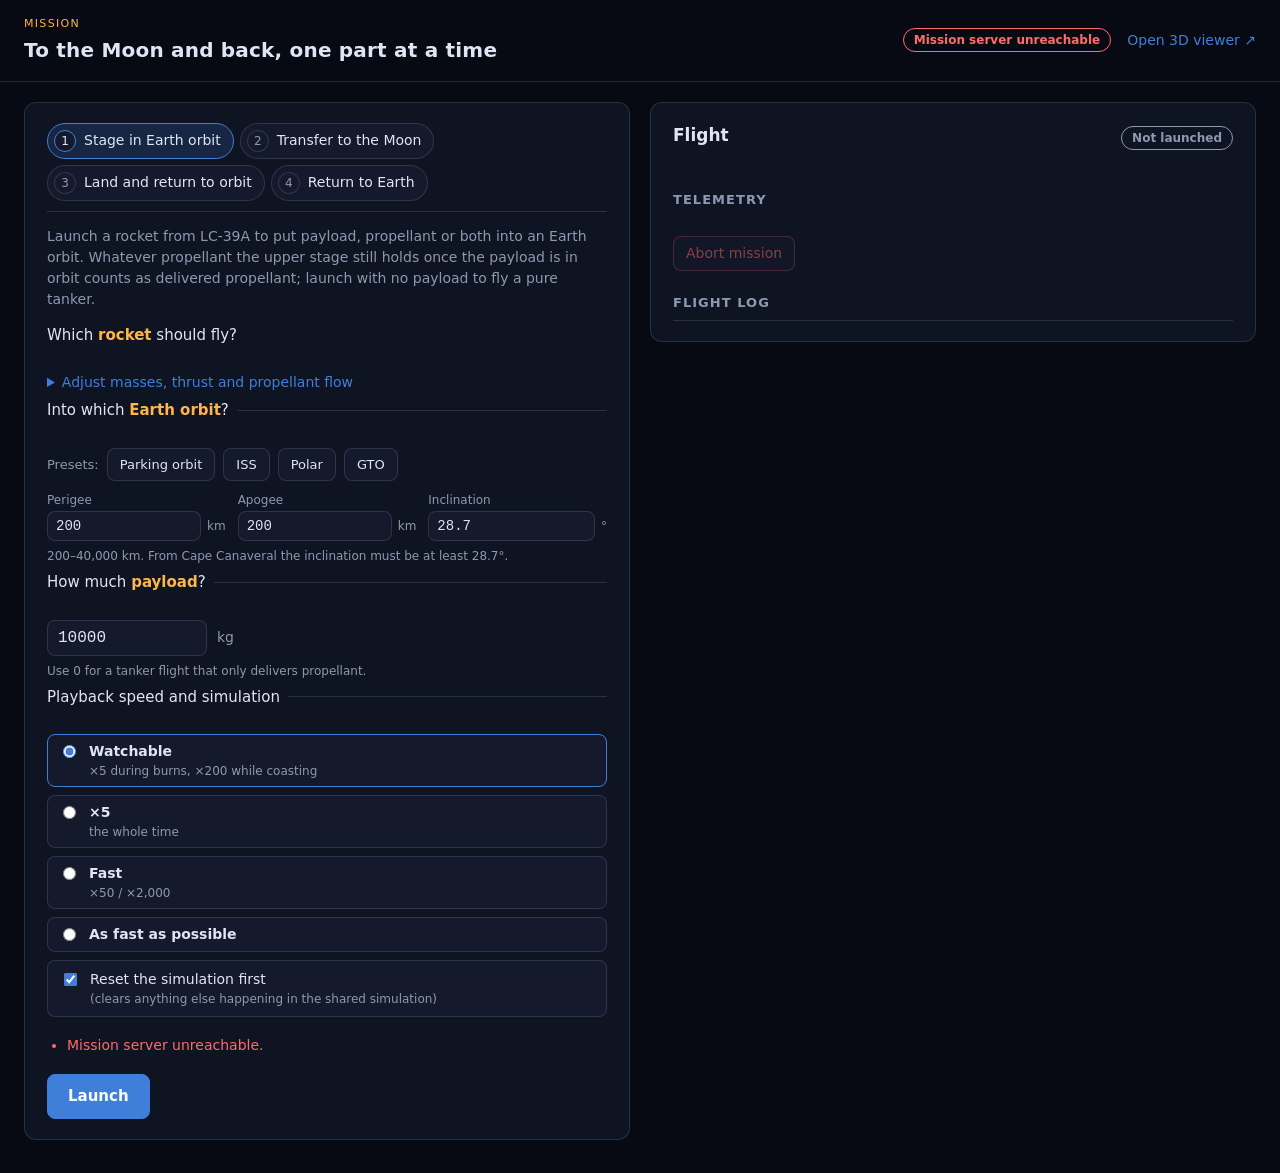
==== moon_mission/index.html @ 72684d3e "Moon mission page: four independent parts of a lunar mission (port 8082) Staging in Earth orbit (pay" ====
<!doctype html>
<html lang="en">
<head>
  <meta charset="utf-8">
  <meta name="viewport" content="width=device-width, initial-scale=1">
  <title>Moon Mission Planner</title>
  <link rel="icon" href="data:,">
  <link rel="stylesheet" href="style.css">
</head>
<body>
  <header class="topbar">
    <div>
      <p class="eyebrow">Mission</p>
      <h1>To the Moon and back, one part at a time</h1>
    </div>
    <div class="topbar-right">
      <span id="sim-status" class="pill pill-wait">Connecting…</span>
      <a id="viewer-link" class="link" href="#" target="_blank" rel="noopener">Open 3D viewer ↗</a>
    </div>
  </header>

  <main class="layout">
    <section class="card" id="plan">
      <div class="tabs" role="tablist" aria-label="Mission parts">
        <button type="button" role="tab" id="tab-launch" aria-controls="panel-launch" data-part="launch"><span class="num">1</span>Stage in Earth orbit</button>
        <button type="button" role="tab" id="tab-transfer" aria-controls="panel-transfer" data-part="transfer"><span class="num">2</span>Transfer to the Moon</button>
        <button type="button" role="tab" id="tab-landing" aria-controls="panel-landing" data-part="landing"><span class="num">3</span>Land and return to orbit</button>
        <button type="button" role="tab" id="tab-return" aria-controls="panel-return" data-part="return"><span class="num">4</span>Return to Earth</button>
      </div>

      <!-- 1. Staging in Earth orbit ------------------------------------------- -->
      <form id="panel-launch" class="part-form" data-part="launch" role="tabpanel" aria-labelledby="tab-launch" novalidate>
        <p class="lede">Launch a rocket from LC-39A to put payload, propellant or both into an Earth orbit.
          Whatever propellant the upper stage still holds once the payload is in orbit counts as
          delivered propellant; launch with no payload to fly a pure tanker.</p>
        <fieldset>
          <legend>Which <strong>rocket</strong> should fly?</legend>
          <div class="choices rockets" data-role="rockets"></div>
          <details class="vehicle" data-role="vehicle-details">
            <summary>Adjust masses, thrust and propellant flow <span class="tag hidden" data-role="vehicle-edited">edited</span></summary>
            <p class="help">Approximate public figures. Changing the rocket above restores its defaults.</p>
            <div data-role="stages"></div>
            <div class="actions"><button type="button" data-role="vehicle-reset">Restore defaults</button></div>
          </details>
        </fieldset>
        <fieldset>
          <legend>Into which <strong>Earth orbit</strong>?</legend>
          <div class="presets" data-presets="earth" data-prefix=""></div>
          <div class="grid3">
            <label class="field"><span class="field-name">Perigee</span><span class="field-row">
              <input type="number" step="any" data-key="perigee_km" data-err="Perigee" value="200"><span class="unit">km</span></span></label>
            <label class="field"><span class="field-name">Apogee</span><span class="field-row">
              <input type="number" step="any" data-key="apogee_km" data-err="Apogee" value="200"><span class="unit">km</span></span></label>
            <label class="field"><span class="field-name">Inclination</span><span class="field-row">
              <input type="number" step="any" data-key="inclination_deg" data-err="From Cape|Inclination" value="28.7"><span class="unit">°</span></span></label>
          </div>
          <p class="help">200–40,000 km. From Cape Canaveral the inclination must be at least 28.7°.</p>
        </fieldset>
        <fieldset>
          <legend>How much <strong>payload</strong>?</legend>
          <div class="answer"><input type="number" step="any" data-key="payload_kg" data-err="Payload|Liftoff thrust" value="10000">
            <span class="unit">kg</span></div>
          <p class="help">Use 0 for a tanker flight that only delivers propellant.</p>
        </fieldset>
        <fieldset>
          <legend>Playback speed and simulation</legend>
          <div class="choices compact">
            <label><input type="radio" name="pace-launch" data-key="pace" value="watch" checked><span><strong>Watchable</strong><small>×5 during burns, ×200 while coasting</small></span></label>
            <label><input type="radio" name="pace-launch" data-key="pace" value="x5"><span><strong>×5</strong><small>the whole time</small></span></label>
            <label><input type="radio" name="pace-launch" data-key="pace" value="fast"><span><strong>Fast</strong><small>×50 / ×2,000</small></span></label>
            <label><input type="radio" name="pace-launch" data-key="pace" value="max"><span><strong>As fast as possible</strong></span></label>
          </div>
          <label class="check"><input type="checkbox" data-key="reset" checked><span>Reset the simulation first
            <small>(clears anything else happening in the shared simulation)</small></span></label>
        </fieldset>
        <div class="feasibility" data-role="feasibility" aria-live="polite"></div>
        <ul class="errors" data-role="errors" aria-live="polite"></ul>
        <div class="actions"><button type="submit" class="primary" data-role="launch">Launch</button></div>
      </form>

      <!-- 2. Transfer to lunar orbit ----------------------------------------- -->
      <form id="panel-transfer" class="part-form hidden" data-part="transfer" role="tabpanel" aria-labelledby="tab-transfer" novalidate>
        <p class="lede">Assume the payload and propellant are already in Earth orbit, assembled into one
          Moon-bound vehicle. The autopilot picks the departure point, injects toward the Moon, corrects
          course on the way and brakes into the lunar orbit you choose.</p>
        <fieldset>
          <legend>Where is the vehicle <strong>assembled</strong>?</legend>
          <div class="presets" data-presets="earth" data-prefix="start_"></div>
          <div class="grid3">
            <label class="field"><span class="field-name">Perigee</span><span class="field-row">
              <input type="number" step="any" data-key="start_periapsis_km" data-err="Starting perigee" value="200"><span class="unit">km</span></span></label>
            <label class="field"><span class="field-name">Apogee</span><span class="field-row">
              <input type="number" step="any" data-key="start_apoapsis_km" data-err="Starting apogee" value="200"><span class="unit">km</span></span></label>
            <label class="field"><span class="field-name">Inclination</span><span class="field-row">
              <input type="number" step="any" data-key="start_inclination_deg" data-err="Starting inclination" value="28.7"><span class="unit">°</span></span></label>
          </div>
        </fieldset>
        <fieldset>
          <legend>What is the vehicle made of?</legend>
          <div class="grid2">
            <label class="field"><span class="field-name">Payload: everything but propellant, engines included</span><span class="field-row">
              <input type="number" step="any" data-key="payload_kg" data-err="Payload|Engine mass" value="15000"><span class="unit">kg</span></span></label>
            <label class="field"><span class="field-name">Propellant</span><span class="field-row">
              <input type="number" step="any" data-key="propellant_kg" data-err="Propellant" value="24000"><span class="unit">kg</span></span></label>
          </div>
          <div class="engine-picker" data-role="engines" data-default-key="rl10b2" data-default-count="2"></div>
        </fieldset>
        <fieldset>
          <legend>Which <strong>lunar orbit</strong>?</legend>
          <div class="presets" data-presets="lunar" data-prefix="target_"></div>
          <div class="grid3">
            <label class="field"><span class="field-name">Perilune</span><span class="field-row">
              <input type="number" step="any" data-key="target_periapsis_km" data-err="Target perilune" value="100"><span class="unit">km</span></span></label>
            <label class="field"><span class="field-name">Apolune</span><span class="field-row">
              <input type="number" step="any" data-key="target_apoapsis_km" data-err="Target apolune" value="100"><span class="unit">km</span></span></label>
            <label class="field"><span class="field-name">Inclination to the lunar equator</span><span class="field-row">
              <input type="number" step="any" data-key="target_inclination_deg" data-err="Target lunar inclination" value="90"><span class="unit">°</span></span></label>
          </div>
          <p class="help">15–10,000 km above the surface; any inclination (0° equatorial, 90° polar, above 90° retrograde).</p>
        </fieldset>
        <fieldset data-role="pace-block"></fieldset>
        <div class="feasibility" data-role="feasibility" aria-live="polite"></div>
        <ul class="errors" data-role="errors" aria-live="polite"></ul>
        <div class="actions"><button type="submit" class="primary" data-role="launch">Fly to the Moon</button></div>
      </form>

      <!-- 3. Landing and return to lunar orbit ------------------------------- -->
      <form id="panel-landing" class="part-form hidden" data-part="landing" role="tabpanel" aria-labelledby="tab-landing" novalidate>
        <p class="lede">Assume the payload and propellant are in lunar orbit. Part of them becomes a lander,
          which lands at your site, leaves cargo, waits and climbs back to the same orbit's altitude. The
          rest stays in orbit.</p>
        <fieldset>
          <legend>Starting <strong>lunar orbit</strong></legend>
          <div class="presets" data-presets="lunar" data-prefix="start_"></div>
          <div class="grid3">
            <label class="field"><span class="field-name">Perilune</span><span class="field-row">
              <input type="number" step="any" data-key="start_periapsis_km" data-err="Perilune" value="100"><span class="unit">km</span></span></label>
            <label class="field"><span class="field-name">Apolune</span><span class="field-row">
              <input type="number" step="any" data-key="start_apoapsis_km" data-err="Apolune" value="100"><span class="unit">km</span></span></label>
            <label class="field"><span class="field-name">Inclination to the lunar equator</span><span class="field-row">
              <input type="number" step="any" data-key="start_inclination_deg" data-err="Lunar inclination" value="90"><span class="unit">°</span></span></label>
          </div>
        </fieldset>
        <fieldset>
          <legend>What is available in orbit, and how much becomes the <strong>lander</strong>?</legend>
          <div class="grid2">
            <label class="field"><span class="field-name">Payload: everything but propellant</span><span class="field-row">
              <input type="number" step="any" data-key="payload_kg" data-err="Payload mass|Engine mass" value="20000"><span class="unit">kg</span></span></label>
            <label class="field"><span class="field-name">Propellant</span><span class="field-row">
              <input type="number" step="any" data-key="propellant_kg" data-err="Propellant mass" value="16000"><span class="unit">kg</span></span></label>
            <label class="field"><span class="field-name">Lander's share of the payload</span><span class="field-row">
              <input type="number" step="any" data-key="lander_payload_pct" data-err="Lander share of the payload|Engine mass" value="40"><span class="unit">%</span></span></label>
            <label class="field"><span class="field-name">Lander's share of the propellant</span><span class="field-row">
              <input type="number" step="any" data-key="lander_propellant_pct" data-err="Lander share of the propellant" value="100"><span class="unit">%</span></span></label>
          </div>
          <p class="derived" data-role="split"></p>
          <p class="help flush">The lander's engines are part of its payload share. The same engines fly the descent and the ascent.</p>
          <div class="engine-picker" data-role="engines" data-default-key="rl10_cece" data-default-count="1" data-landing="1"></div>
        </fieldset>
        <fieldset>
          <legend>Where should it <strong>land</strong>, and what stays on the surface?</legend>
          <div class="presets" data-role="sites"></div>
          <div class="grid3">
            <label class="field"><span class="field-name">Latitude</span><span class="field-row">
              <input type="number" step="any" data-key="site_lat" data-err="Site latitude|Lunar inclination" value="0.674"><span class="unit">°</span></span></label>
            <label class="field"><span class="field-name">Longitude (east +)</span><span class="field-row">
              <input type="number" step="any" data-key="site_lon" data-err="Site longitude" value="23.473"><span class="unit">°</span></span></label>
            <input type="hidden" data-key="site_name" value="Apollo 11 - Tranquility Base">
          </div>
          <p class="help flush" data-role="site-name">Apollo 11 - Tranquility Base</p>
          <div class="grid3">
            <label class="field"><span class="field-name">Payload left on the surface</span><span class="field-row">
              <input type="number" step="any" data-key="surface_payload_kg" data-err="Payload left" value="1000"><span class="unit">kg</span></span></label>
            <label class="field"><span class="field-name">Propellant left on the surface</span><span class="field-row">
              <input type="number" step="any" data-key="surface_propellant_kg" data-err="Propellant left" value="0"><span class="unit">kg</span></span></label>
            <label class="field"><span class="field-name">Minimum surface stay</span><span class="field-row">
              <input type="number" step="any" data-key="stay_hours" data-err="Minimum surface stay" value="24"><span class="unit">h</span></span></label>
          </div>
          <div class="choices compact">
            <label><input type="radio" name="liftoff" data-key="liftoff" value="plane" checked><span><strong>Lift off when the site passes under the orbit's plane</strong>
              <small>Apollo-style: back into the very same orbit plane. The Moon turns slowly, so this can mean waiting up to about two weeks.</small></span></label>
            <label><input type="radio" name="liftoff" data-key="liftoff" value="asap"><span><strong>Lift off right after the minimum stay</strong>
              <small>Into an orbit of the same altitude and inclination, but turned to pass over the site at liftoff.</small></span></label>
          </div>
        </fieldset>
        <fieldset data-role="pace-block"></fieldset>
        <div class="feasibility" data-role="feasibility" aria-live="polite"></div>
        <ul class="errors" data-role="errors" aria-live="polite"></ul>
        <div class="actions"><button type="submit" class="primary" data-role="launch">Land</button></div>
      </form>

      <!-- 4. Return to Earth orbit ------------------------------------------- -->
      <form id="panel-return" class="part-form hidden" data-part="return" role="tabpanel" aria-labelledby="tab-return" novalidate>
        <p class="lede">Assume a vehicle in lunar orbit. The autopilot picks the departure point, injects
          toward Earth, corrects course on the way and brakes into the Earth orbit you choose (with
          engines only, no aerobraking).</p>
        <fieldset>
          <legend>Starting <strong>lunar orbit</strong></legend>
          <div class="presets" data-presets="lunar" data-prefix="start_"></div>
          <div class="grid3">
            <label class="field"><span class="field-name">Perilune</span><span class="field-row">
              <input type="number" step="any" data-key="start_periapsis_km" data-err="Starting perilune" value="100"><span class="unit">km</span></span></label>
            <label class="field"><span class="field-name">Apolune</span><span class="field-row">
              <input type="number" step="any" data-key="start_apoapsis_km" data-err="Starting apolune" value="100"><span class="unit">km</span></span></label>
            <label class="field"><span class="field-name">Inclination to the lunar equator</span><span class="field-row">
              <input type="number" step="any" data-key="start_inclination_deg" data-err="Starting lunar inclination" value="20"><span class="unit">°</span></span></label>
          </div>
        </fieldset>
        <fieldset>
          <legend>What is the vehicle made of?</legend>
          <div class="grid2">
            <label class="field"><span class="field-name">Payload: everything but propellant, engines included</span><span class="field-row">
              <input type="number" step="any" data-key="payload_kg" data-err="Payload|Engine mass" value="10000"><span class="unit">kg</span></span></label>
            <label class="field"><span class="field-name">Propellant</span><span class="field-row">
              <input type="number" step="any" data-key="propellant_kg" data-err="Propellant" value="15000"><span class="unit">kg</span></span></label>
          </div>
          <div class="engine-picker" data-role="engines" data-default-key="rl10b2" data-default-count="1"></div>
        </fieldset>
        <fieldset>
          <legend>Into which <strong>Earth orbit</strong>?</legend>
          <div class="presets" data-presets="earth" data-prefix="target_"></div>
          <div class="grid3">
            <label class="field"><span class="field-name">Perigee</span><span class="field-row">
              <input type="number" step="any" data-key="target_periapsis_km" data-err="Target perigee" value="400"><span class="unit">km</span></span></label>
            <label class="field"><span class="field-name">Apogee</span><span class="field-row">
              <input type="number" step="any" data-key="target_apoapsis_km" data-err="Target apogee" value="400"><span class="unit">km</span></span></label>
            <label class="field"><span class="field-name">Inclination</span><span class="field-row">
              <input type="number" step="any" data-key="target_inclination_deg" data-err="Target inclination" value="51.6"><span class="unit">°</span></span></label>
          </div>
          <p class="help">200–40,000 km; any inclination.</p>
        </fieldset>
        <fieldset data-role="pace-block"></fieldset>
        <div class="feasibility" data-role="feasibility" aria-live="polite"></div>
        <ul class="errors" data-role="errors" aria-live="polite"></ul>
        <div class="actions"><button type="submit" class="primary" data-role="launch">Fly home</button></div>
      </form>
    </section>

    <!-- Flight ---------------------------------------------------------------- -->
    <section class="card" id="flight">
      <div class="flight-head">
        <h2>Flight <span class="muted small" id="flight-part"></span></h2>
        <span id="mission-state" class="pill pill-idle">Not launched</span>
      </div>
      <div id="result" class="result hidden"></div>

      <ol id="phases" class="phases"></ol>

      <h3>Telemetry <span class="muted small" id="tel-vehicle"></span></h3>
      <dl id="telemetry" class="telemetry"></dl>

      <div class="actions">
        <button id="abort" class="danger" disabled>Abort mission</button>
      </div>

      <h3>Flight log</h3>
      <ol id="log" class="log"></ol>
    </section>
  </main>

  <template id="pace-template">
    <legend>Playback speed and simulation</legend>
    <div class="choices compact">
      <label><input type="radio" data-key="pace" value="watch" checked><span><strong>Watchable</strong><small>×5 during burns, ×3,000 while coasting (a few minutes per part)</small></span></label>
      <label><input type="radio" data-key="pace" value="fast"><span><strong>Fast</strong><small>×50 during burns, ×50,000 while coasting</small></span></label>
      <label><input type="radio" data-key="pace" value="max"><span><strong>As fast as possible</strong><small>Usually under a minute</small></span></label>
    </div>
    <label class="check"><input type="checkbox" data-key="reset" checked><span>Reset the simulation first
      <small>(clears anything else happening in the shared simulation)</small></span></label>
  </template>

  <script type="module" src="app.js"></script>
</body>
</html>
---- moon_mission/style.css ----
:root {
  --bg: #070a12;
  --card: #0f1422;
  --card-2: #141a2b;
  --border: rgba(140, 160, 200, 0.2);
  --text: #dfe6f3;
  --muted: #8d99b0;
  --accent: #ffb547;
  --primary: #3f7fd9;
  --ok: #4cd08a;
  --warn: #ffcc4d;
  --bad: #ff6b6b;
  --info: #4fd1c5;
}

* { box-sizing: border-box; }
html, body { margin: 0; background: var(--bg); color: var(--text); }
body { font: 14px/1.5 system-ui, -apple-system, "Segoe UI", Roboto, sans-serif; }
.muted { color: var(--muted); }
.small { font-size: 12px; font-weight: 400; }
.hidden { display: none !important; }

/* ---- Top bar ---- */
.topbar {
  display: flex;
  flex-wrap: wrap;
  align-items: center;
  justify-content: space-between;
  gap: 12px 24px;
  padding: 16px 24px;
  border-bottom: 1px solid var(--border);
}
.eyebrow { margin: 0; font-size: 11px; letter-spacing: 0.12em; text-transform: uppercase; color: var(--accent); }
.topbar h1 { margin: 2px 0 0; font-size: 20px; letter-spacing: 0.01em; }
.topbar-right { display: flex; align-items: center; gap: 16px; }
.link { color: var(--primary); text-decoration: none; }
.link:hover { text-decoration: underline; }

.pill {
  display: inline-block;
  font-size: 12px;
  font-weight: 600;
  padding: 2px 10px;
  border-radius: 999px;
  border: 1px solid currentColor;
  white-space: nowrap;
}
.pill-ok { color: var(--ok); }
.pill-wait { color: var(--warn); }
.pill-bad { color: var(--bad); }
.pill-idle { color: var(--muted); }
.pill-run { color: var(--accent); }

/* ---- Layout ---- */
.layout {
  display: grid;
  grid-template-columns: minmax(0, 1fr) minmax(0, 1fr);
  gap: 20px;
  padding: 20px 24px 32px;
  max-width: 1400px;
  margin: 0 auto;
  align-items: start;
}
.card { background: var(--card); border: 1px solid var(--border); border-radius: 12px; padding: 20px 22px; min-width: 0; }
.card h2 { margin: 0 0 6px; font-size: 17px; }
.card h3 { margin: 22px 0 8px; font-size: 13px; color: var(--muted); text-transform: uppercase; letter-spacing: 0.08em; }
.lede { margin: 0 0 14px; color: var(--muted); }

/* ---- Questionnaire ---- */
.presets { display: flex; flex-wrap: wrap; align-items: center; gap: 8px; margin-bottom: 8px; font-size: 13px; }
fieldset { border: none; border-top: 1px solid var(--border); margin: 0; padding: 16px 0 6px; }
legend { padding: 0 8px 0 0; margin-bottom: 10px; font-size: 15px; }
legend strong { color: var(--accent); font-weight: 600; }
.num {
  display: inline-grid;
  margin-right: 8px;
  vertical-align: 1px;
  place-items: center;
  width: 22px;
  height: 22px;
  border-radius: 50%;
  background: var(--card-2);
  border: 1px solid var(--border);
  font-size: 12px;
  color: var(--muted);
}
.answer { display: flex; flex-wrap: wrap; align-items: center; gap: 10px; padding-left: 32px; }
.help { margin: 6px 0 0 32px; font-size: 12px; color: var(--muted); }
input[type="number"] {
  width: 160px;
  font: 16px ui-monospace, "Cascadia Mono", Consolas, monospace;
  color: var(--text);
  background: var(--card-2);
  border: 1px solid var(--border);
  border-radius: 8px;
  padding: 8px 10px;
}
input[type="number"]:focus { outline: 2px solid var(--primary); outline-offset: -1px; }
input[aria-invalid="true"] { border-color: var(--bad); }
.unit { color: var(--muted); }
.choices { display: grid; gap: 8px; padding-left: 32px; }
.choices label, .check {
  display: flex;
  gap: 10px;
  align-items: flex-start;
  padding: 8px 12px;
  border: 1px solid var(--border);
  border-radius: 8px;
  cursor: pointer;
  background: var(--card-2);
}
.check { margin-left: 32px; }
.choices label:has(input:checked) { border-color: var(--primary); }
.choices small, .check small { display: block; color: var(--muted); font-size: 12px; }
.choices input, .check input { margin-top: 4px; accent-color: var(--primary); }
.rockets { grid-template-columns: repeat(auto-fill, minmax(220px, 1fr)); }

/* ---- Vehicle editor ---- */
.vehicle { margin: 12px 0 0 32px; }
.vehicle summary { cursor: pointer; color: var(--primary); }
.vehicle .help { margin-left: 0; }
.tag { margin-left: 6px; font-size: 11px; padding: 1px 6px; border-radius: 999px; color: var(--accent);
  border: 1px solid currentColor; }
.stage { margin-top: 14px; }
.stage h4 { margin: 0 0 6px; font-size: 13px; color: var(--text); }
.stage-grid { display: grid; grid-template-columns: repeat(auto-fill, minmax(150px, 1fr)); gap: 8px 12px; }
.field { display: grid; gap: 2px; font-size: 12px; color: var(--muted); min-width: 0; }
.field-row { display: flex; align-items: center; gap: 6px; min-width: 0; }
.field input[type="number"] { width: 100%; min-width: 0; font-size: 14px; padding: 6px 8px; }
.field .unit { flex: none; font-size: 12px; }
.derived { margin: 6px 0 0; font-size: 12px; color: var(--muted); }
.derived:empty { display: none; }
form:disabled, fieldset:disabled { opacity: 0.6; }

.feasibility { margin: 18px 0 0; padding: 12px 14px; border-radius: 10px; border: 1px solid var(--border); background: var(--card-2); }
.feasibility:empty { display: none; }
.feasibility.good { border-color: rgba(76, 208, 138, 0.5); }
.feasibility.tight { border-color: rgba(255, 204, 77, 0.6); }
.feasibility.bad { border-color: rgba(255, 107, 107, 0.6); }
.feasibility .verdict { font-weight: 600; margin: 0 0 6px; }
.feasibility.good .verdict { color: var(--ok); }
.feasibility.tight .verdict { color: var(--warn); }
.feasibility.bad .verdict { color: var(--bad); }
.feasibility dl { display: grid; grid-template-columns: auto auto; justify-content: start; gap: 2px 18px; margin: 0; font-size: 13px; }
.feasibility dt { color: var(--muted); }
.feasibility dd { margin: 0; font-family: ui-monospace, "Cascadia Mono", Consolas, monospace; }
.feasibility dt.sub { padding-left: 12px; }
.feasibility .note { margin: 8px 0 0; font-size: 12px; color: var(--muted); }
.errors { color: var(--bad); margin: 12px 0 0; padding-left: 20px; }
.errors:empty { display: none; }

.actions { margin-top: 18px; display: flex; gap: 10px; }
button {
  font: inherit;
  color: var(--text);
  background: var(--card-2);
  border: 1px solid var(--border);
  border-radius: 8px;
  padding: 6px 12px;
  cursor: pointer;
}
button:hover { border-color: var(--muted); }
a.button {
  display: inline-block;
  color: var(--text);
  background: var(--card-2);
  border: 1px solid var(--border);
  border-radius: 8px;
  padding: 6px 12px;
  text-decoration: none;
}
a.button:hover { border-color: var(--muted); }
button:disabled { opacity: 0.5; cursor: not-allowed; }
button.primary { background: var(--primary); border-color: var(--primary); color: #fff; font-weight: 600; padding: 10px 20px; font-size: 15px; }
button.danger { color: var(--bad); border-color: rgba(255, 107, 107, 0.45); }

/* ---- Flight ---- */
.flight-head { display: flex; align-items: center; justify-content: space-between; gap: 10px; }
.phases { list-style: none; margin: 14px 0 0; padding: 0; display: grid; gap: 2px; }
.phases li { display: flex; align-items: center; gap: 10px; padding: 5px 2px; color: var(--muted); }
.phases li::before {
  content: "";
  flex: none;
  width: 10px;
  height: 10px;
  border-radius: 50%;
  border: 2px solid var(--border);
}
.phases li.done { color: var(--text); }
.phases li.done::before { background: var(--ok); border-color: var(--ok); }
.phases li.active { color: var(--accent); font-weight: 600; }
.phases li.active::before { border-color: var(--accent); background: var(--accent); box-shadow: 0 0 0 4px rgba(255, 181, 71, 0.2); }
.phases li.failed { color: var(--bad); }
.phases li.failed::before { background: var(--bad); border-color: var(--bad); }

.telemetry { display: grid; grid-template-columns: repeat(auto-fill, minmax(150px, 1fr)); gap: 8px; margin: 0; }
.telemetry div { background: var(--card-2); border: 1px solid var(--border); border-radius: 8px; padding: 6px 10px; }
.telemetry dt { font-size: 11px; color: var(--muted); }
.telemetry dd { margin: 0; font: 15px ui-monospace, "Cascadia Mono", Consolas, monospace; }

.result { margin-top: 14px; padding: 14px 16px; border-radius: 10px; border: 1px solid var(--border); background: var(--card-2); }
.result.success { border-color: rgba(76, 208, 138, 0.6); }
.result.failure { border-color: rgba(255, 107, 107, 0.6); }
.result h3 { margin: 0 0 8px; font-size: 15px; text-transform: none; letter-spacing: 0; color: var(--text); }
.result.success h3 { color: var(--ok); }
.result.failure h3 { color: var(--bad); }
.result table { border-collapse: collapse; font-size: 13px; width: 100%; }
.result th, .result td { padding: 3px 8px 3px 0; text-align: left; }
.result th { color: var(--muted); font-weight: 500; }
.result td { font-family: ui-monospace, "Cascadia Mono", Consolas, monospace; }

.log {
  list-style: none;
  margin: 0;
  padding: 0;
  max-height: 320px;
  overflow-y: auto;
  font: 12px ui-monospace, "Cascadia Mono", Consolas, monospace;
  border-top: 1px solid var(--border);
}
.log li { padding: 4px 0; border-bottom: 1px solid rgba(140, 160, 200, 0.08); overflow-wrap: anywhere; }
.log .t { color: var(--muted); margin-right: 10px; }
.log .error { color: var(--bad); }
.log .success { color: var(--ok); }

@media (max-width: 900px) {
  .layout { grid-template-columns: 1fr; padding: 16px; }
  .topbar { padding: 14px 16px; }
}
@media (max-width: 480px) {
  .card { padding: 16px; }
  .answer, .choices, .help { padding-left: 0; margin-left: 0; }
  .check, .vehicle { margin-left: 0; }
  input[type="number"] { width: 140px; }
}

/* ---- Moon page additions ---- */
.tabs { display: flex; flex-wrap: wrap; gap: 6px; margin: 0 0 14px; border-bottom: 1px solid var(--border); padding-bottom: 10px; }
.tabs button { display: inline-flex; align-items: center; gap: 2px; padding: 6px 12px 6px 6px; border-radius: 999px; }
.tabs button .num { margin-right: 6px; }
.tabs button[aria-selected="true"] { border-color: var(--primary); color: var(--text); background: rgba(63, 127, 217, 0.18); }
.tabs button[aria-selected="true"] .num { border-color: var(--primary); color: var(--text); }
.part-form > fieldset:first-of-type { border-top: none; padding-top: 4px; }
.grid2, .grid3 { display: grid; gap: 8px 12px; padding-left: 0; }
.grid2 { grid-template-columns: repeat(auto-fill, minmax(200px, 1fr)); }
.grid3 { grid-template-columns: repeat(auto-fill, minmax(150px, 1fr)); }
.part-form .presets { margin-bottom: 10px; }
.part-form .answer, .part-form .choices, .part-form .help { padding-left: 0; margin-left: 0; }
.part-form .check { margin-left: 0; margin-top: 8px; }
.part-form .vehicle { margin-left: 0; }
.help.flush { margin-left: 0; }
.choices.compact label { padding: 6px 10px; }
.field.wide { margin-top: 12px; }
select {
  font: inherit;
  color: var(--text);
  background: var(--card-2);
  border: 1px solid var(--border);
  border-radius: 8px;
  padding: 7px 8px;
  max-width: 100%;
}
select:focus { outline: 2px solid var(--primary); outline-offset: -1px; }
.engine-picker .derived { margin-top: 6px; }
.engine-picker .stage-grid { margin-top: 8px; }
.actions.wrap { flex-wrap: wrap; }
.delivered-box { margin: 10px 0; padding: 10px 12px; border-radius: 8px; background: rgba(76, 208, 138, 0.07);
  border: 1px solid rgba(76, 208, 138, 0.3); }
.result.failure .delivered-box { background: var(--card-2); border-color: var(--border); }
.delivered-box h4, .result h4 { margin: 0 0 6px; font-size: 12px; color: var(--muted); text-transform: uppercase; letter-spacing: 0.08em; }
.result h4 { margin-top: 12px; }
.delivered, .burns { display: grid; grid-template-columns: auto 1fr; gap: 2px 16px; margin: 0; font-size: 13px; }
.delivered dt, .burns dt { color: var(--muted); }
.delivered dd, .burns dd { margin: 0; font-family: ui-monospace, "Cascadia Mono", Consolas, monospace; }
.delivered dd { font-size: 15px; color: var(--text); }
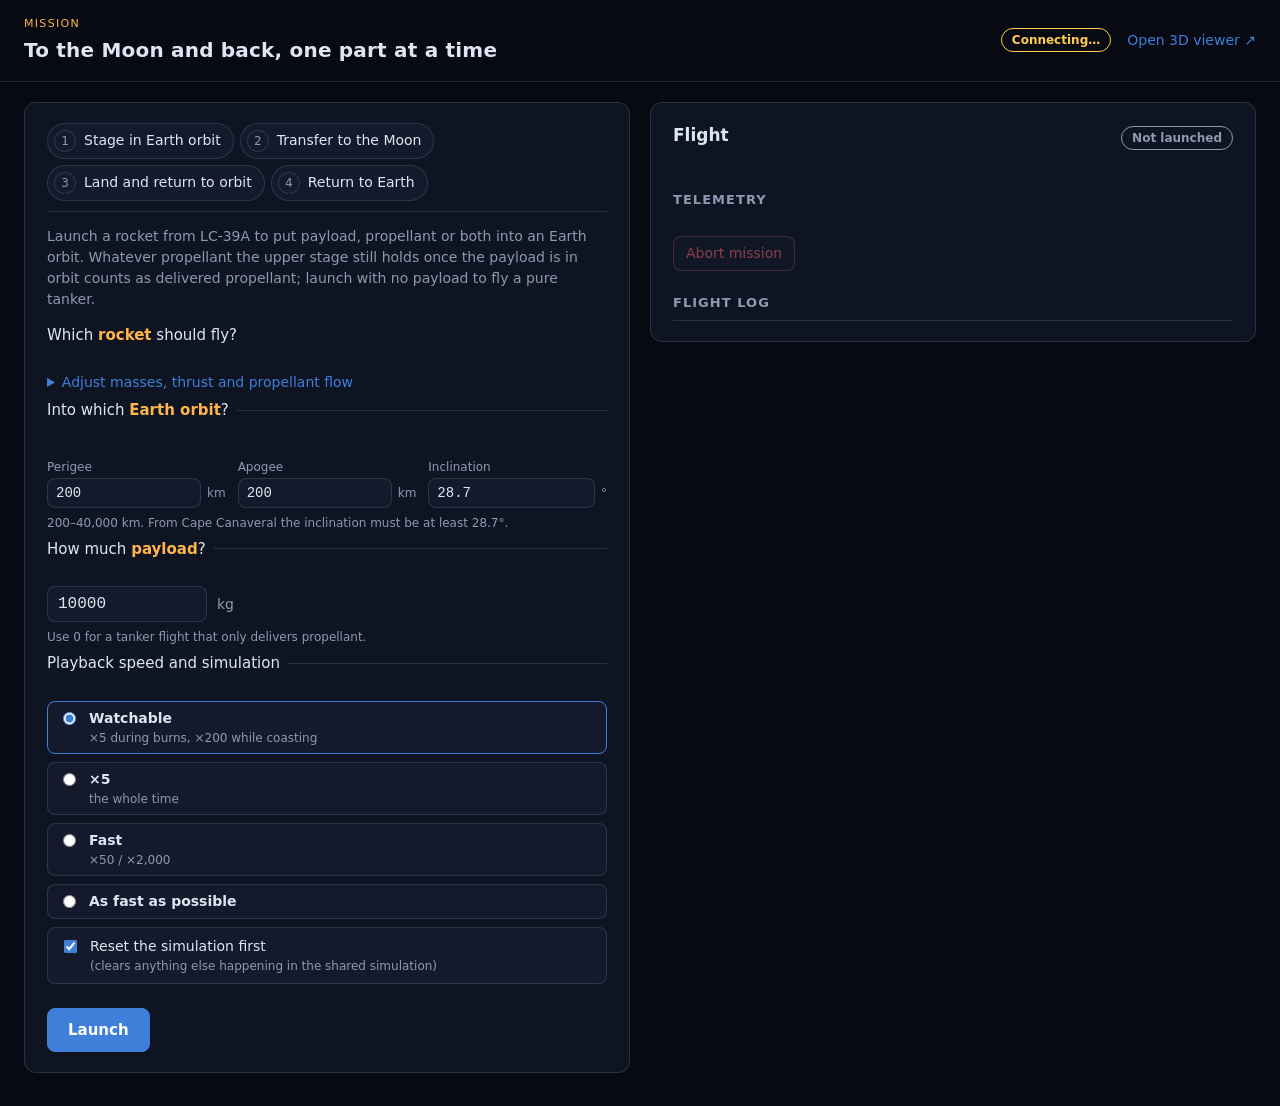
==== commit 31095b4f: "Mission pages: hover glossary for acronyms and jargon A shared module (web_shared/glossary.js, serve" ====
--- a/moon_mission/index.html
+++ b/moon_mission/index.html
@@ -247,7 +247,7 @@
       <ol id="phases" class="phases"></ol>
 
       <h3>Telemetry <span class="muted small" id="tel-vehicle"></span></h3>
-      <dl id="telemetry" class="telemetry"></dl>
+      <dl id="telemetry" class="telemetry" data-no-glossary></dl>
 
       <div class="actions">
         <button id="abort" class="danger" disabled>Abort mission</button>
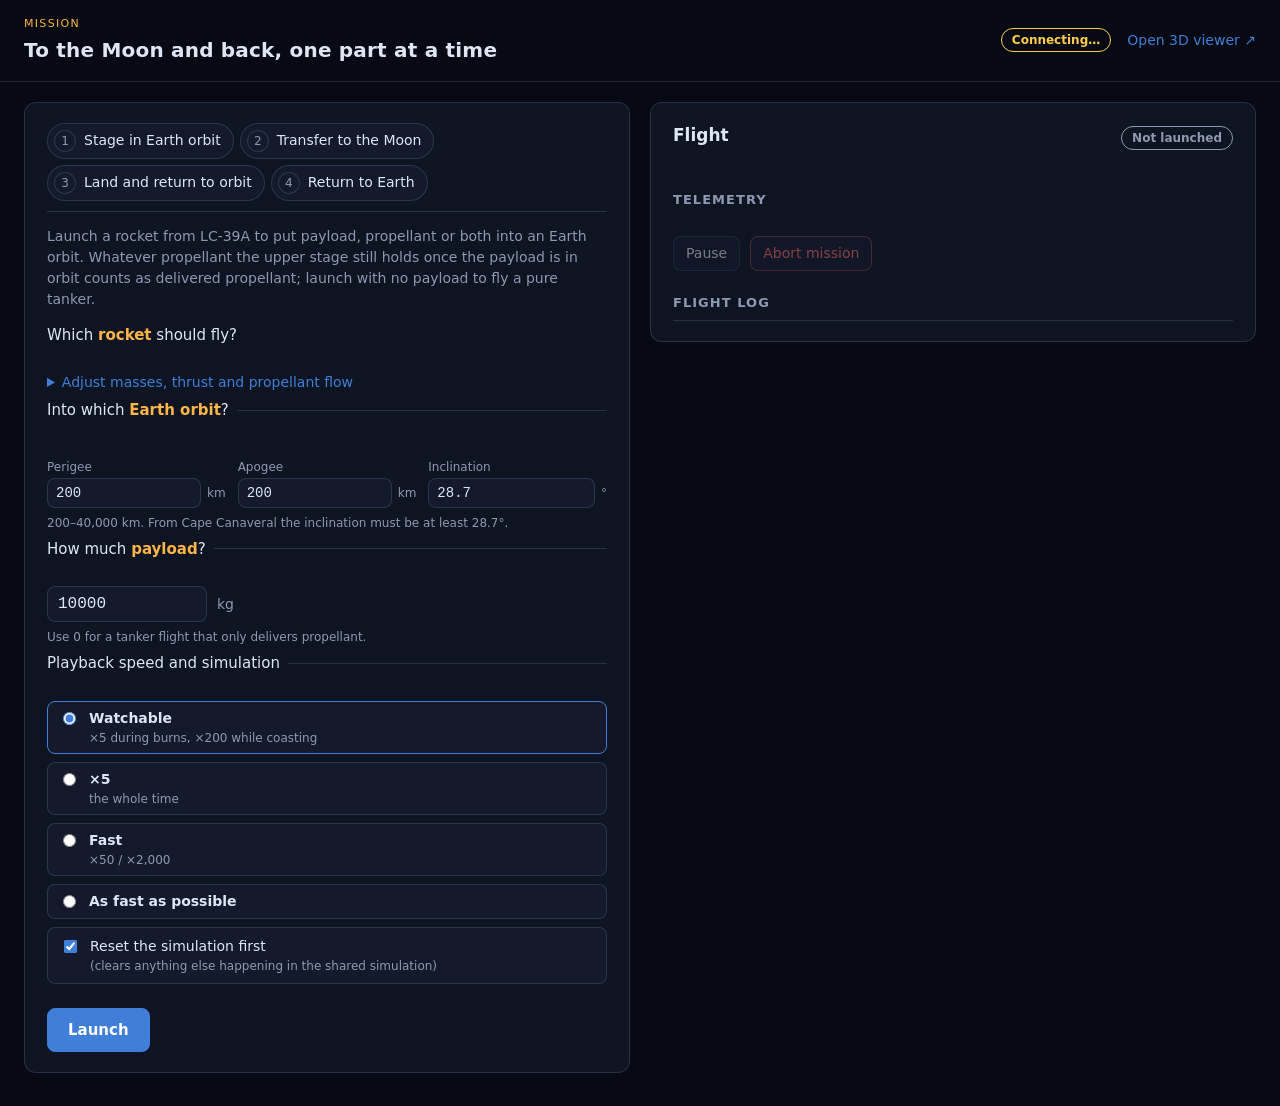
==== commit 00420d59: "Mission pages: Pause / Resume button next to Abort Pausing stops the autopilot stepping the simulati" ====
--- a/moon_mission/index.html
+++ b/moon_mission/index.html
@@ -4,7 +4,7 @@
   <meta charset="utf-8">
   <meta name="viewport" content="width=device-width, initial-scale=1">
   <title>Moon Mission Planner</title>
-  <link rel="icon" href="data:,">
+  <link rel="icon" type="image/svg+xml" href="favicon.svg">
   <link rel="stylesheet" href="style.css">
 </head>
 <body>
@@ -250,6 +250,7 @@
       <dl id="telemetry" class="telemetry" data-no-glossary></dl>
 
       <div class="actions">
+        <button id="pause" disabled title="Stop the mission where it is; simulated time stands still until you resume">Pause</button>
         <button id="abort" class="danger" disabled>Abort mission</button>
       </div>
 
